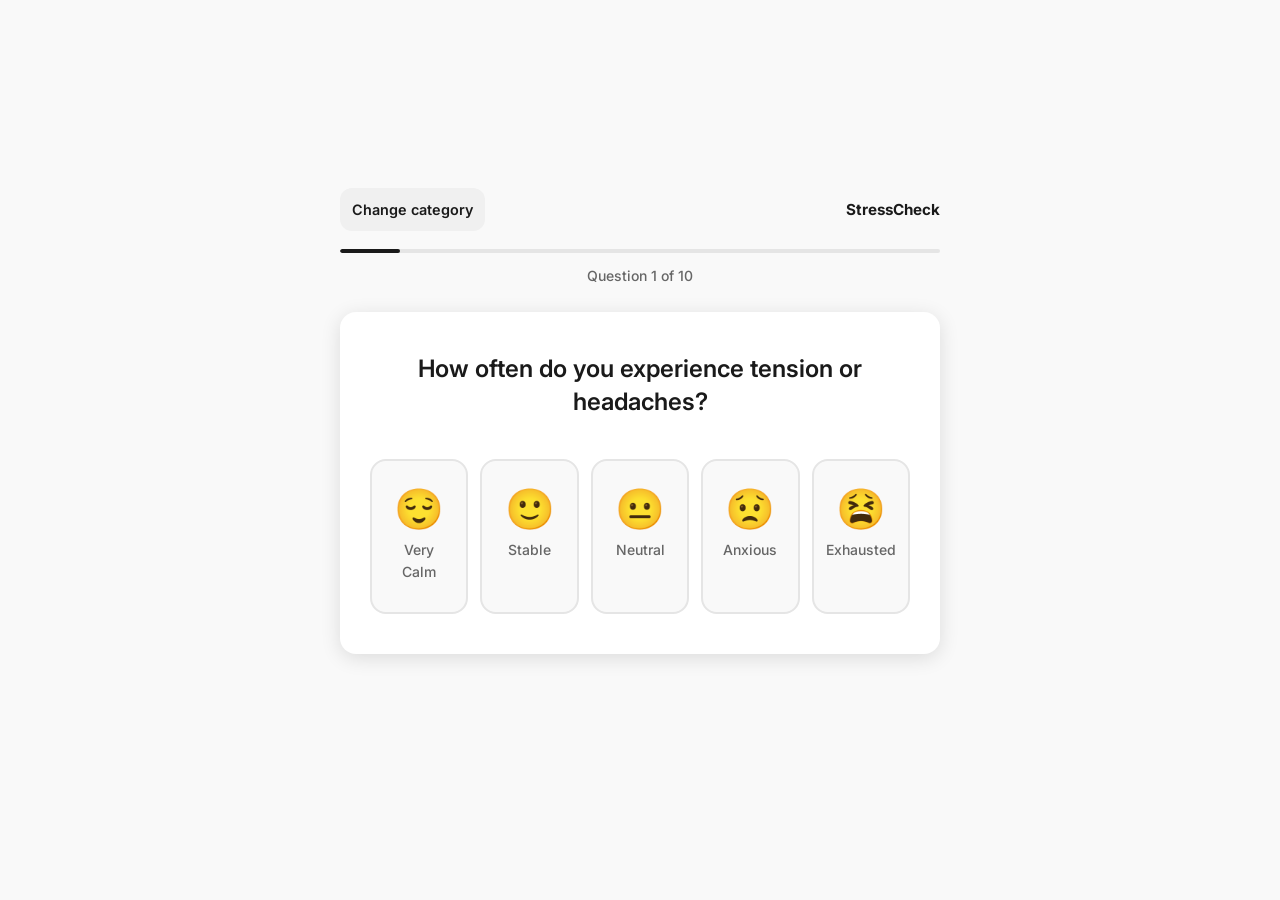
==== quiz.html @ 17f94851 "Initial Commit" ====
<!DOCTYPE html>
<html lang="en">
<head>
    <meta charset="UTF-8">
    <meta name="viewport" content="width=device-width, initial-scale=1.0">
    <title>StressCheck - Quiz</title>
    <link rel="preconnect" href="https://fonts.googleapis.com">
    <link rel="preconnect" href="https://fonts.gstatic.com" crossorigin>
    <link href="https://fonts.googleapis.com/css2?family=Inter:wght@400;500;600;700&display=swap" rel="stylesheet">
    <link rel="stylesheet" href="style.css">
</head>
<body>
    <div class="container">
        <div class="quiz-header">
            <a class="back-link" href="who.html">Change category</a>
            <div class="quiz-title" id="quizTitle">StressCheck Quiz</div>
        </div>

        <div class="quiz-section show" id="quizSection">
            <div class="progress-container">
                <div class="progress-bar">
                    <div class="progress-fill" id="progressFill"></div>
                </div>
                <div class="progress-text" id="progressText"></div>
            </div>

            <div class="quiz-container" id="quizContainer"></div>
        </div>

        <div class="result-container" id="resultContainer">
            <div class="result-card">
                <h2 class="result-header">Your Stress Summary</h2>
                <div class="stress-percentage" id="stressPercentage">0%</div>
                <div class="stress-message" id="stressMessage"></div>
                <button class="retry-button" id="retryButton">Retake Quiz</button>
            </div>
        </div>
    </div>

    <script src="questions/studentquestions.js"></script>
    <script src="questions/adultquestions.js"></script>
    <script src="questions/rathernot.js"></script>
    <script src="quiz-script.js"></script>
</body>
</html>
---- style.css ----
/* Reset and Base Styles */
* {
    margin: 0;
    padding: 0;
    box-sizing: border-box;
}

body {
    font-family: 'Inter', -apple-system, BlinkMacSystemFont, 'Segoe UI', Roboto, sans-serif;
    background: #f9f9f9;
    min-height: 100vh;
    display: flex;
    justify-content: center;
    align-items: center;
    padding: 20px;
    color: #333;
    line-height: 1.6;
}

.container {
    width: 100%;
    max-width: 600px;
    margin: 0 auto;
}

.quiz-header {
    display: flex;
    align-items: center;
    justify-content: space-between;
    gap: 12px;
    margin-bottom: 18px;
}

.back-link {
    text-decoration: none;
    color: #1a1a1a;
    font-weight: 600;
    font-size: 0.9rem;
    padding: 10px 12px;
    border-radius: 12px;
    background: #f0f0f0;
    transition: background 0.2s ease;
}

.back-link:hover {
    background: #e5e5e5;
}

.quiz-title {
    font-weight: 700;
    color: #1a1a1a;
    font-size: 0.95rem;
}

/* Landing Page Styles */
.landing-page {
    width: 100%;
    display: flex;
    justify-content: center;
    align-items: center;
    min-height: 60vh;
    animation: fadeIn 0.6s ease-out;
}

.landing-content {
    text-align: center;
    padding: 40px 30px;
    max-width: 500px;
}

.landing-title {
    font-size: 2rem;
    font-weight: 700;
    color: #1a1a1a;
    margin-bottom: 20px;
    line-height: 1.3;
}

.landing-description {
    font-size: 1.1rem;
    color: #666;
    margin-bottom: 40px;
    line-height: 1.7;
}

.start-button {
    background: #1a1a1a;
    color: white;
    border: none;
    border-radius: 16px;
    padding: 18px 48px;
    font-size: 1.1rem;
    font-weight: 600;
    cursor: pointer;
    transition: all 0.3s ease;
    box-shadow: 0 4px 12px rgba(0, 0, 0, 0.1);
    font-family: 'Inter', sans-serif;
}

.start-button:hover {
    transform: translateY(-2px);
    box-shadow: 0 6px 20px rgba(0, 0, 0, 0.15);
    background: #2a2a2a;
}

.start-button:active {
    transform: translateY(0);
}

/* Quiz Section (hidden initially) */
.quiz-section {
    display: none;
    width: 100%;
    animation: fadeIn 0.5s ease-out;
}

.quiz-section.show {
    display: block;
}

/* Progress Indicator */
.progress-container {
    margin-bottom: 24px;
}

.progress-bar {
    width: 100%;
    height: 4px;
    background: #e5e5e5;
    border-radius: 2px;
    overflow: hidden;
    margin-bottom: 12px;
}

.progress-fill {
    height: 100%;
    background: #1a1a1a;
    border-radius: 2px;
    transition: width 0.3s ease;
    width: 5%;
}

.progress-text {
    text-align: center;
    color: #666;
    font-size: 0.875rem;
    font-weight: 500;
}

/* Quiz Container */
.quiz-container {
    position: relative;
    min-height: 400px;
    perspective: 1000px;
}

/* Question Card - Vertical Stacking Flashcard Animation */
.question-card {
    position: absolute;
    width: 100%;
    background: white;
    border-radius: 16px;
    padding: 40px 30px;
    box-shadow: 0 2px 12px rgba(0, 0, 0, 0.08);
    opacity: 0;
    /* Initial state: card starts from behind, slightly below and scaled down */
    transform: translateY(30px) scale(0.96);
    transition: opacity 0.5s ease-in-out, transform 0.5s ease-in-out, box-shadow 0.5s ease-in-out;
    pointer-events: none;
    transform-origin: center center;
    /* Start with subtle shadow (card is behind) */
    box-shadow: 0 2px 8px rgba(0, 0, 0, 0.06);
}

/* Active card: fully visible on top of stack */
.question-card.active {
    opacity: 1;
    /* Card moves up to center position with full scale */
    transform: translateY(0) scale(1);
    pointer-events: all;
    /* Enhanced shadow when on top to emphasize stacking depth */
    box-shadow: 0 4px 20px rgba(0, 0, 0, 0.12);
}

/* Slide-out animation: card moves downward and fades underneath */
.question-card.slide-out {
    /* Card moves down slightly and scales down, gradually fading as it goes under */
    transform: translateY(20px) scale(0.95);
    opacity: 0;
    pointer-events: none;
    /* Shadow fades and reduces as card goes underneath */
    box-shadow: 0 1px 4px rgba(0, 0, 0, 0.04);
}

.question-text {
    font-size: 1.5rem;
    font-weight: 600;
    margin-bottom: 40px;
    text-align: center;
    color: #1a1a1a;
    line-height: 1.4;
}

/* Emoji Options - Modern Touch-Friendly Design */
.emoji-options {
    display: flex;
    justify-content: space-between;
    gap: 12px;
    flex-wrap: wrap;
}

.emoji-option {
    flex: 1;
    min-width: 90px;
    background: #f9f9f9;
    border: 2px solid #e5e5e5;
    border-radius: 16px;
    padding: 28px 16px;
    cursor: pointer;
    transition: all 0.3s ease;
    text-align: center;
    display: flex;
    flex-direction: column;
    align-items: center;
    gap: 10px;
}

.emoji-option:hover {
    transform: translateY(-4px) scale(1.02);
    box-shadow: 0 4px 16px rgba(0, 0, 0, 0.1);
    border-color: #1a1a1a;
    background: white;
}

.emoji-option:active {
    transform: translateY(-2px) scale(1.01);
}

.emoji-option .emoji {
    font-size: 2.5rem;
    line-height: 1;
}

.emoji-option .emoji-label {
    font-size: 0.875rem;
    font-weight: 500;
    color: #666;
}

/* Result Container */
.result-container {
    display: none;
    animation: fadeIn 0.5s ease;
}

.result-container.show {
    display: block;
}

.result-card {
    background: white;
    border-radius: 16px;
    padding: 50px 30px;
    box-shadow: 0 4px 20px rgba(0, 0, 0, 0.12);
    text-align: center;
}

.result-header {
    font-size: 1.5rem;
    font-weight: 600;
    margin-bottom: 30px;
    color: #1a1a1a;
}

.stress-percentage {
    font-size: 4rem;
    font-weight: 700;
    margin-bottom: 24px;
    color: #1a1a1a;
}

.stress-message {
    font-size: 1.1rem;
    color: #666;
    margin-bottom: 30px;
    line-height: 1.6;
    padding: 20px;
    background: #f9f9f9;
    border-radius: 12px;
    border-left: 4px solid #1a1a1a;
}

.stress-message strong {
    display: block;
    font-size: 1.15em;
    color: #1a1a1a;
    margin-bottom: 8px;
    font-weight: 600;
}

/* Emoji Breakdown Section */
.emoji-breakdown {
    margin: 30px 0;
    padding-top: 30px;
    border-top: 2px solid #e5e5e5;
}

.emoji-breakdown h3 {
    font-size: 1.2rem;
    font-weight: 600;
    color: #1a1a1a;
    margin-bottom: 20px;
    text-align: left;
}

.breakdown-list {
    display: flex;
    flex-direction: column;
    gap: 12px;
}

.breakdown-item {
    display: flex;
    align-items: center;
    gap: 15px;
    padding: 15px;
    background: #f9f9f9;
    border-radius: 12px;
    transition: all 0.2s ease;
    margin-bottom: 0;
}

.breakdown-item:hover {
    background: #f0f0f0;
    transform: translateX(3px);
}

.breakdown-emoji-label {
    display: flex;
    align-items: center;
    gap: 12px;
    min-width: 140px;
}

.breakdown-emoji {
    font-size: 1.8rem;
    line-height: 1;
}

.breakdown-label {
    font-size: 0.95rem;
    color: #666;
    font-weight: 500;
}

.breakdown-bar-container {
    flex: 1;
    display: flex;
    align-items: center;
}

.breakdown-bar-background {
    flex: 1;
    height: 24px;
    background: #e5e5e5;
    border-radius: 12px;
    overflow: hidden;
    position: relative;
    box-shadow: inset 0 1px 3px rgba(0, 0, 0, 0.08);
}

.breakdown-bar-fill {
    height: 100%;
    border-radius: 12px;
    transition: width 0.3s ease;
    box-shadow: 0 1px 3px rgba(0, 0, 0, 0.15);
    min-width: 0;
}

.breakdown-percentage {
    font-size: 1rem;
    font-weight: 600;
    color: #1a1a1a;
    min-width: 45px;
    text-align: right;
}

/* Personalized Suggestions Section */
.suggestions-container {
    margin: 30px 0;
    padding-top: 30px;
    border-top: 2px solid #e5e5e5;
    text-align: left;
}

.suggestions-container h3 {
    font-size: 1.2rem;
    font-weight: 600;
    color: #1a1a1a;
    margin-bottom: 20px;
}

.suggestions-list {
    list-style: none;
    padding: 0;
    margin: 0;
}

.suggestions-list li {
    padding: 12px 0;
    padding-left: 28px;
    position: relative;
    color: #555;
    line-height: 1.6;
    font-size: 1rem;
}

.suggestions-list li::before {
    content: "•";
    position: absolute;
    left: 8px;
    color: #1a1a1a;
    font-weight: 600;
    font-size: 1.2rem;
}

.retry-button {
    background: #1a1a1a;
    color: white;
    border: none;
    border-radius: 16px;
    padding: 15px 40px;
    font-size: 1rem;
    font-weight: 600;
    cursor: pointer;
    transition: all 0.3s ease;
    box-shadow: 0 4px 12px rgba(0, 0, 0, 0.1);
    opacity: 0;
    animation: fadeInButton 0.6s ease-out 0.3s forwards;
    font-family: 'Inter', sans-serif;
}

.retry-button:hover {
    transform: translateY(-2px);
    box-shadow: 0 6px 20px rgba(0, 0, 0, 0.15);
    background: #2a2a2a;
}

.retry-button:active {
    transform: translateY(0);
}

/* Animations */
@keyframes fadeIn {
    from {
        opacity: 0;
        transform: translateY(20px);
    }
    to {
        opacity: 1;
        transform: translateY(0);
    }
}

@keyframes fadeInButton {
    from {
        opacity: 0;
        transform: translateY(10px);
    }
    to {
        opacity: 1;
        transform: translateY(0);
    }
}

/* Responsive Design */
@media (max-width: 768px) {
    .landing-title {
        font-size: 1.75rem;
    }

    .landing-description {
        font-size: 1rem;
        margin-bottom: 30px;
    }

    .start-button {
        padding: 16px 40px;
        font-size: 1rem;
    }

    .question-card {
        padding: 30px 20px;
    }

    .question-text {
        font-size: 1.25rem;
        margin-bottom: 30px;
    }

    .emoji-options {
        gap: 10px;
    }

    .emoji-option {
        min-width: 80px;
        padding: 24px 12px;
    }

    .emoji-option .emoji {
        font-size: 2rem;
    }

    .emoji-option .emoji-label {
        font-size: 0.8rem;
    }

    .breakdown-item {
        padding: 12px;
        gap: 10px;
        flex-wrap: wrap;
    }

    .breakdown-emoji-label {
        min-width: 120px;
        gap: 10px;
    }

    .breakdown-emoji {
        font-size: 1.5rem;
    }

    .breakdown-label {
        font-size: 0.85rem;
    }

    .breakdown-bar-background {
        height: 20px;
    }

    .breakdown-percentage {
        font-size: 0.95rem;
        min-width: 40px;
    }

    .stress-percentage {
        font-size: 3rem;
    }

    .stress-message {
        font-size: 1rem;
        padding: 18px;
    }

    .result-card {
        padding: 40px 24px;
    }
}

@media (max-width: 480px) {
    body {
        padding: 16px;
    }

    .landing-title {
        font-size: 1.5rem;
    }

    .landing-description {
        font-size: 0.95rem;
    }

    .question-text {
        font-size: 1.1rem;
    }

    .emoji-options {
        gap: 8px;
    }

    .emoji-option {
        min-width: 70px;
        padding: 20px 10px;
    }

    .emoji-option .emoji {
        font-size: 1.8rem;
    }

    .emoji-option .emoji-label {
        font-size: 0.75rem;
    }

    .emoji-breakdown h3 {
        font-size: 1.1rem;
    }

    .breakdown-item {
        padding: 10px;
        gap: 8px;
    }

    .breakdown-emoji-label {
        min-width: 100px;
        gap: 8px;
    }

    .breakdown-emoji {
        font-size: 1.3rem;
    }

    .breakdown-label {
        font-size: 0.8rem;
    }

    .breakdown-bar-background {
        height: 18px;
    }

    .breakdown-percentage {
        font-size: 0.9rem;
        min-width: 35px;
    }

    .stress-message {
        font-size: 0.95rem;
        padding: 15px;
    }

    .result-card {
        padding: 30px 20px;
    }
}
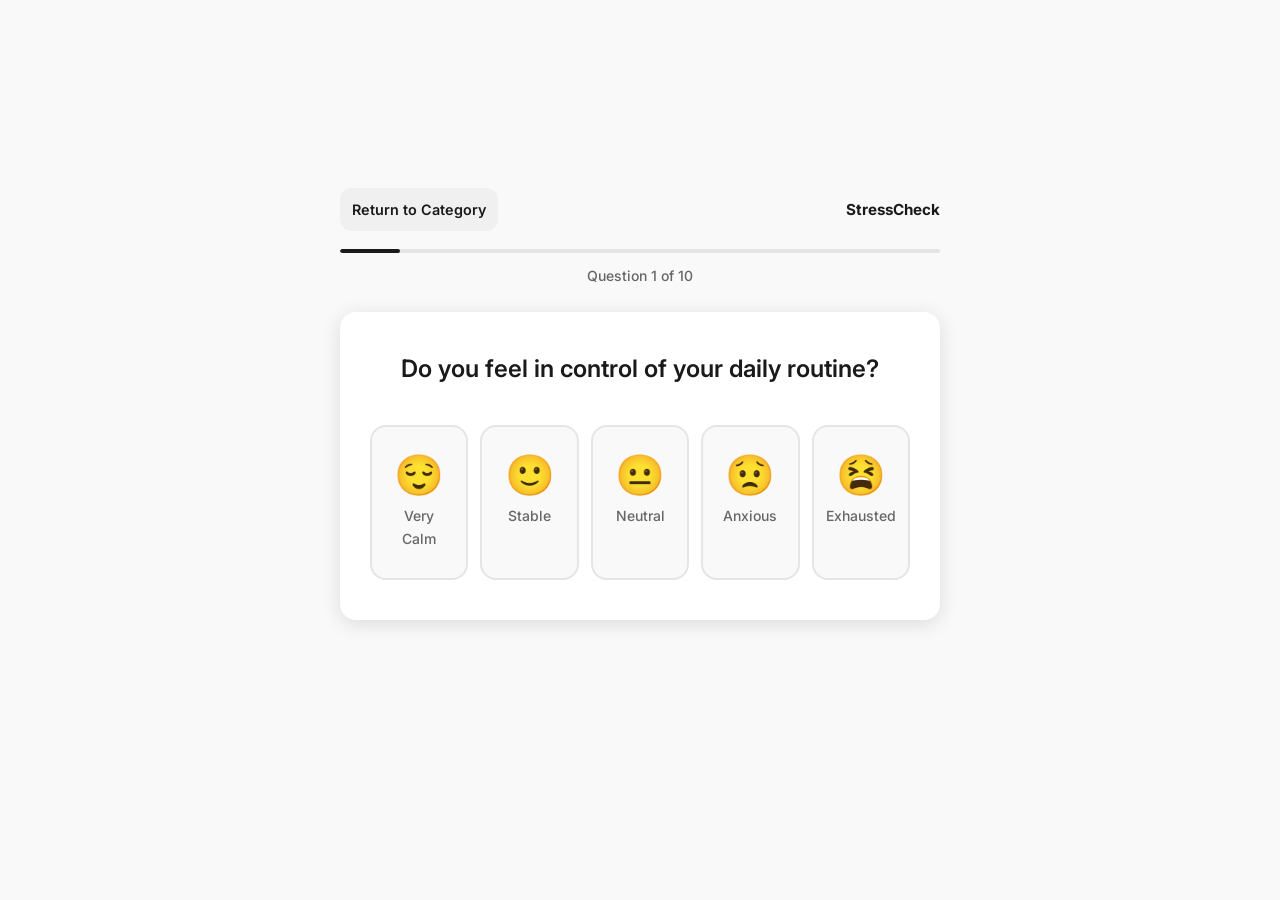
==== commit a7b8d1cf: "Update" ====
--- a/quiz.html
+++ b/quiz.html
@@ -12,7 +12,7 @@
 <body>
     <div class="container">
         <div class="quiz-header">
-            <a class="back-link" href="who.html">Change category</a>
+            <a class="back-link" href="who.html">Return to Category</a>
             <div class="quiz-title" id="quizTitle">StressCheck Quiz</div>
         </div>
 
@@ -30,7 +30,13 @@
         <div class="result-container" id="resultContainer">
             <div class="result-card">
                 <h2 class="result-header">Your Stress Summary</h2>
-                <div class="stress-percentage" id="stressPercentage">0%</div>
+                <div class="chart-container">
+                    <canvas id="stressChart" width="220" height="220"></canvas>
+                    <div class="chart-center-text">
+                        <div class="chart-percentage" id="chartPercentage">0%</div>
+                        <div class="chart-label">Stress Level</div>
+                    </div>
+                </div>
                 <div class="stress-message" id="stressMessage"></div>
                 <button class="retry-button" id="retryButton">Retake Quiz</button>
             </div>
--- a/style.css
+++ b/style.css
@@ -40,6 +40,9 @@
     border-radius: 12px;
     background: #f0f0f0;
     transition: background 0.2s ease;
+    position: sticky;
+    top: 20px;
+    z-index: 100;
 }
 
 .back-link:hover {
@@ -272,11 +275,48 @@
     color: #1a1a1a;
 }
 
+/* Donut Chart Styles */
+.chart-container {
+    position: relative;
+    width: 220px;
+    height: 220px;
+    margin: 0 auto 30px;
+}
+
+#stressChart {
+    width: 100%;
+    height: 100%;
+}
+
+.chart-center-text {
+    position: absolute;
+    top: 50%;
+    left: 50%;
+    transform: translate(-50%, -50%);
+    text-align: center;
+    pointer-events: none;
+}
+
+.chart-percentage {
+    font-size: 2.5rem;
+    font-weight: 700;
+    color: #1a1a1a;
+    line-height: 1;
+}
+
+.chart-label {
+    font-size: 0.9rem;
+    color: #666;
+    font-weight: 500;
+    margin-top: 4px;
+}
+
 .stress-percentage {
     font-size: 4rem;
     font-weight: 700;
     margin-bottom: 24px;
     color: #1a1a1a;
+    display: none;
 }
 
 .stress-message {
@@ -385,6 +425,14 @@
     text-align: right;
 }
 
+.breakdown-color-dot {
+    width: 12px;
+    height: 12px;
+    border-radius: 50%;
+    flex-shrink: 0;
+    margin: 0 8px;
+}
+
 /* Personalized Suggestions Section */
 .suggestions-container {
     margin: 30px 0;
@@ -547,6 +595,16 @@
         font-size: 3rem;
     }
 
+    .chart-container {
+        width: 180px;
+        height: 180px;
+        margin: 0 auto 30px;
+    }
+
+    .chart-percentage {
+        font-size: 2.2rem;
+    }
+
     .stress-message {
         font-size: 1rem;
         padding: 18px;
@@ -627,6 +685,16 @@
         padding: 15px;
     }
 
+    .chart-container {
+        width: 160px;
+        height: 160px;
+        margin: 0 auto 30px;
+    }
+
+    .chart-percentage {
+        font-size: 2rem;
+    }
+
     .result-card {
         padding: 30px 20px;
     }
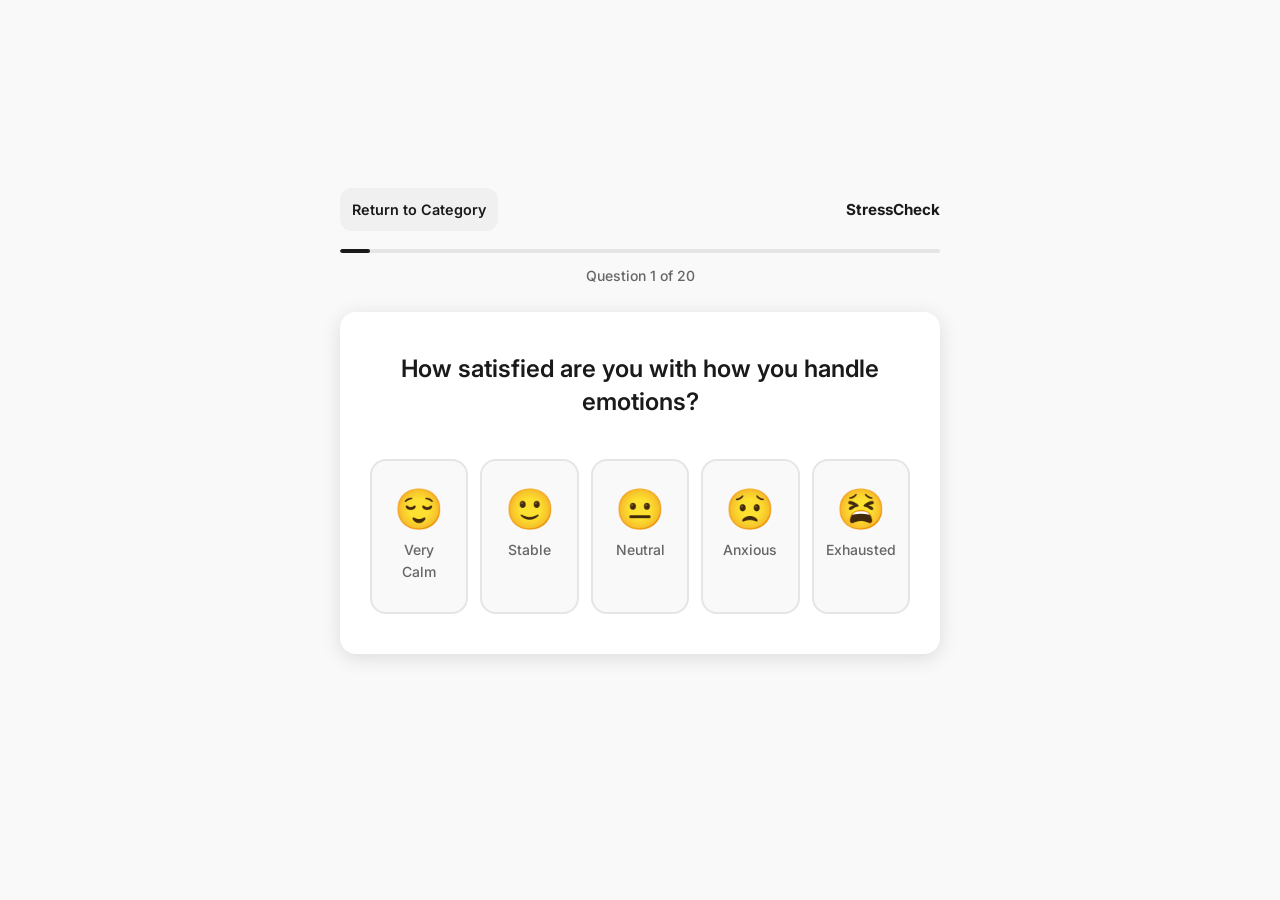
==== commit 3a757678: "Final Output" ====
--- a/quiz.html
+++ b/quiz.html
@@ -38,7 +38,8 @@
                     </div>
                 </div>
                 <div class="stress-message" id="stressMessage"></div>
-                <button class="retry-button" id="retryButton">Retake Quiz</button>
+                <button class="retry-button" id="retryButton">Retake Quiz</button><br>
+                <li><a href="index.html" class ="exit-button" id=  "startButton"> <b>Exit</b> </a></li>
             </div>
         </div>
     </div>
--- a/style.css
+++ b/style.css
@@ -15,6 +15,17 @@
     padding: 20px;
     color: #333;
     line-height: 1.6;
+}
+
+/* Emoji double-tap fix */
+.emoji, .breakdown-emoji {
+    -webkit-user-select: none;
+    -moz-user-select: none;
+    -ms-user-select: none;
+    user-select: none;
+    -webkit-touch-callout: none;
+    -webkit-tap-highlight-color: transparent;
+    touch-action: manipulation;
 }
 
 .container {
@@ -498,6 +509,13 @@
     transform: translateY(0);
 }
 
+.exit-button{
+    font-family: 'Montserrat', sans-serif;
+    font-size: 1rem;
+    color: #1a1a1a;
+    line-height: 1.6;
+}
+
 /* Animations */
 @keyframes fadeIn {
     from {
@@ -699,3 +717,4 @@
         padding: 30px 20px;
     }
 }
+
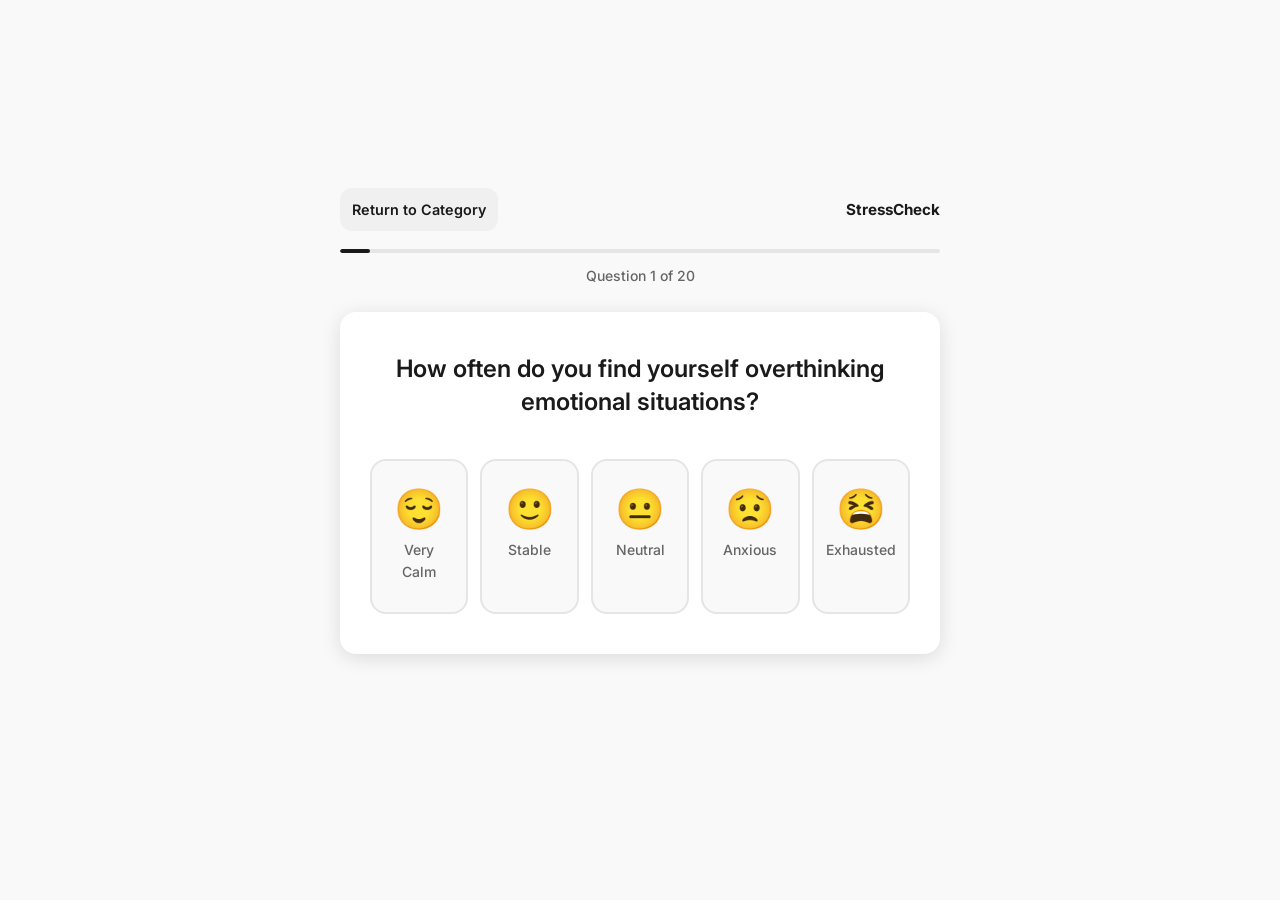
==== commit 7aa5615f: "..." ====
--- a/quiz.html
+++ b/quiz.html
@@ -39,7 +39,7 @@
                 </div>
                 <div class="stress-message" id="stressMessage"></div>
                 <button class="retry-button" id="retryButton">Retake Quiz</button><br>
-                <li><a href="index.html" class ="exit-button" id=  "startButton"> <b>Exit</b> </a></li>
+                <a href="index.html" class="exit-button" id="startButton"><b>Exit</b></a>
             </div>
         </div>
     </div>
--- a/style.css
+++ b/style.css
@@ -50,14 +50,22 @@
     padding: 10px 12px;
     border-radius: 12px;
     background: #f0f0f0;
-    transition: background 0.2s ease;
+    transition: background 0.2s ease, transform 0.2s ease;
     position: sticky;
     top: 20px;
     z-index: 100;
 }
 
-.back-link:hover {
-    background: #e5e5e5;
+.back-link:hover,
+.back-link:focus,
+.back-link.active {
+    background: #e6e6e6;
+    transform: translateY(-1px);
+}
+
+.back-link:active {
+    background: #d9d9d9;
+    transform: translateY(0);
 }
 
 .quiz-title {
